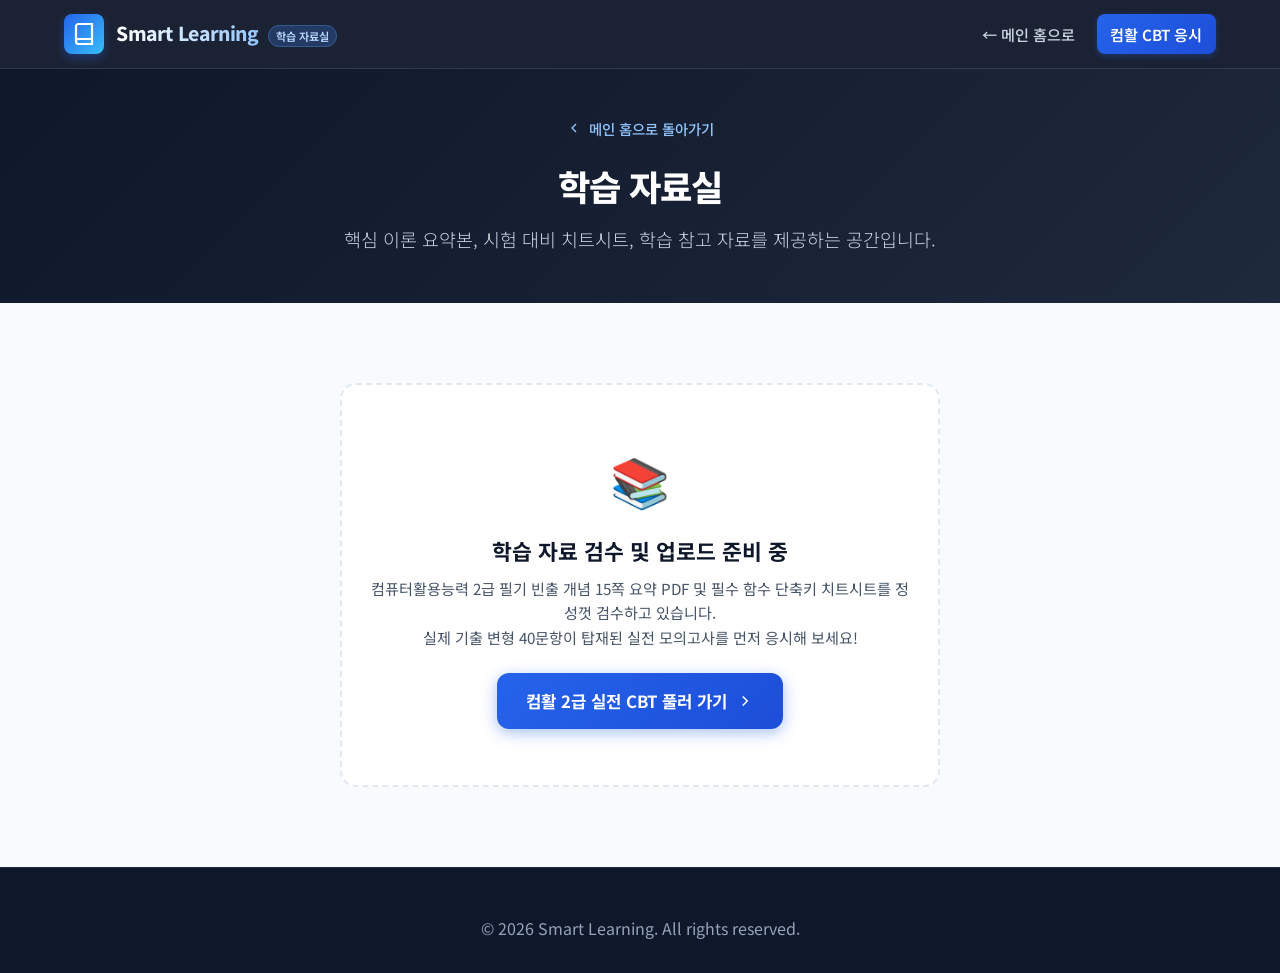
==== materials/index.html @ a17dc9d6 "Add files via upload Initial commit - Smart Learning" ====
<!DOCTYPE html>
<html lang="ko">

<head>
  <meta charset="UTF-8">
  <meta name="viewport" content="width=device-width, initial-scale=1.0">
  <title>학습 자료실 - Smart Learning</title>
  <meta name="description" content="컴활 2급 필기 핵심 요약집, 스프레드시트 공식 및 단축키 치트시트 제공">

  <link rel="preconnect" href="https://fonts.googleapis.com">
  <link rel="preconnect" href="https://fonts.gstatic.com" crossorigin>
  <link href="https://fonts.googleapis.com/css2?family=Noto+Sans+KR:wght@300;400;500;600;700;800&display=swap"
    rel="stylesheet">
  <link rel="stylesheet" href="../assets/css/main.css">
</head>

<body>
  <!-- 상단 헤더 -->
  <header class="site-header">
    <div class="header-container">
      <a href="../index.html" class="brand-logo">
        <div class="brand-icon">
          <svg width="24" height="24" viewBox="0 0 24 24" fill="none" stroke="currentColor" stroke-width="2.2">
            <path d="M4 19.5A2.5 2.5 0 0 1 6.5 17H20"></path>
            <path d="M6.5 2H20v20H6.5A2.5 2.5 0 0 1 4 19.5v-15A2.5 2.5 0 0 1 6.5 2z"></path>
          </svg>
        </div>
        <div>
          <span class="brand-title">Smart Learning</span>
          <span class="brand-badge">학습 자료실</span>
        </div>
      </a>

      <nav class="nav-desktop">
        <a href="../index.html" class="nav-link">
          <span>← 메인 홈으로</span>
        </a>
        <a href="../exams/com2-cbt/index.html" class="nav-link nav-cta">
          <span>컴활 CBT 응시</span>
        </a>
      </nav>
    </div>
  </header>

  <!-- 서브페이지 히어로 -->
  <section class="subpage-hero">
    <div class="hero-container">
      <a href="../index.html" class="subpage-back">
        <svg width="16" height="16" viewBox="0 0 24 24" fill="none" stroke="currentColor" stroke-width="2">
          <polyline points="15 18 9 12 15 6"></polyline>
        </svg>
        <span>메인 홈으로 돌아가기</span>
      </a>
      <h1 class="hero-title" style="margin: 0.5rem auto 1rem; font-size: 2.2rem;">학습 자료실</h1>
      <p class="hero-desc" style="margin: 0 auto; max-width: 650px;">
        핵심 이론 요약본, 시험 대비 치트시트, 학습 참고 자료를 제공하는 공간입니다.
      </p>
    </div>
  </section>

  <!-- 메인 영역 -->
  <main class="main-wrapper">
    <div class="placeholder-box">
      <div class="placeholder-icon">📚</div>
      <h2 class="placeholder-title">학습 자료 검수 및 업로드 준비 중</h2>
      <p class="placeholder-text">
        컴퓨터활용능력 2급 필기 빈출 개념 15쪽 요약 PDF 및 필수 함수 단축키 치트시트를 정성껏 검수하고 있습니다.<br>
        실제 기출 변형 40문항이 탑재된 실전 모의고사를 먼저 응시해 보세요!
      </p>
      <a href="../exams/com2-cbt/index.html" class="btn-primary-hero" style="display: inline-flex;">
        <span>컴활 2급 실전 CBT 풀러 가기</span>
        <svg width="18" height="18" viewBox="0 0 24 24" fill="none" stroke="currentColor" stroke-width="2">
          <polyline points="9 18 15 12 9 6"></polyline>
        </svg>
      </a>
    </div>
  </main>

  <!-- 푸터 -->
  <footer class="site-footer">
    <div class="footer-container" style="text-align: center;">
      <p>&copy; 2026 Smart Learning. All rights reserved.</p>
    </div>
  </footer>

  <script src="../assets/js/main.js"></script>
</body>

</html>
---- assets/css/main.css ----
/* ==========================================================================
   Smart Learning - 통합 교육 포털 공통 스타일시트
   반응형 및 모던 에듀테크 테마
   ========================================================================== */

:root {
  /* 테마 컬러 팔레트 */
  --primary-50: #eff6ff;
  --primary-100: #dbeafe;
  --primary-200: #bfdbfe;
  --primary-500: #3b82f6;
  --primary-600: #2563eb;
  --primary-700: #1d4ed8;
  --primary-800: #1e40af;
  --primary-900: #1e3a8a;

  --navy-900: #0f172a;
  --navy-800: #1e293b;
  --navy-700: #334155;
  --slate-600: #475569;
  --slate-500: #64748b;
  --slate-400: #94a3b8;
  --slate-200: #e2e8f0;
  --slate-100: #f1f5f9;
  --slate-50: #f8fafc;

  --success-50: #ecfdf5;
  --success-500: #10b981;
  --success-600: #059669;
  --success-700: #047857;

  --amber-50: #fffbeb;
  --amber-500: #f59e0b;
  --amber-600: #d97706;

  --indigo-50: #eef2ff;
  --indigo-600: #4f46e5;

  --text-primary: #0f172a;
  --text-secondary: #475569;
  --text-muted: #64748b;
  --text-light: #94a3b8;
  --bg-body: #f8fafc;
  --bg-card: #ffffff;

  --shadow-sm: 0 1px 2px 0 rgba(0, 0, 0, 0.05);
  --shadow-md: 0 4px 6px -1px rgba(0, 0, 0, 0.08), 0 2px 4px -2px rgba(0, 0, 0, 0.05);
  --shadow-lg: 0 10px 15px -3px rgba(0, 0, 0, 0.08), 0 4px 6px -4px rgba(0, 0, 0, 0.05);
  --shadow-xl: 0 20px 25px -5px rgba(0, 0, 0, 0.1), 0 8px 10px -6px rgba(0, 0, 0, 0.05);

  --radius-sm: 0.375rem;
  --radius-md: 0.5rem;
  --radius-lg: 0.75rem;
  --radius-xl: 1rem;
  --radius-full: 9999px;

  --transition-fast: 0.15s ease;
  --transition-normal: 0.25s ease;
}

*,
*::before,
*::after {
  box-sizing: border-box;
  margin: 0;
  padding: 0;
}

html {
  scroll-behavior: smooth;
  font-size: 16px;
}

body {
  font-family: 'Noto Sans KR', -apple-system, BlinkMacSystemFont, 'Segoe UI', Roboto, Helvetica, Arial, sans-serif;
  color: var(--text-primary);
  background-color: var(--bg-body);
  line-height: 1.6;
  -webkit-font-smoothing: antialiased;
  min-height: 100vh;
  display: flex;
  flex-direction: column;
}

a {
  color: inherit;
  text-decoration: none;
}

/* ==========================================================================
   헤더 & 네비게이션
   ========================================================================== */
.site-header {
  position: sticky;
  top: 0;
  z-index: 100;
  background: rgba(15, 23, 42, 0.95);
  backdrop-filter: blur(12px);
  border-bottom: 1px solid rgba(255, 255, 255, 0.1);
  color: #ffffff;
}

.header-container {
  max-width: 1200px;
  margin: 0 auto;
  padding: 0.85rem 1.5rem;
  display: flex;
  align-items: center;
  justify-content: space-between;
}

.brand-logo {
  display: flex;
  align-items: center;
  gap: 0.75rem;
}

.brand-icon {
  width: 40px;
  height: 40px;
  border-radius: var(--radius-md);
  background: linear-gradient(135deg, #2563eb, #38bdf8);
  display: flex;
  align-items: center;
  justify-content: center;
  color: #ffffff;
  box-shadow: 0 4px 10px rgba(37, 99, 235, 0.35);
}

.brand-title {
  font-size: 1.2rem;
  font-weight: 800;
  letter-spacing: -0.02em;
  background: linear-gradient(90deg, #ffffff, #93c5fd);
  -webkit-background-clip: text;
  -webkit-text-fill-color: transparent;
}

.brand-badge {
  font-size: 0.7rem;
  font-weight: 600;
  padding: 2px 7px;
  background: rgba(59, 130, 246, 0.25);
  color: #bfdbfe;
  border-radius: var(--radius-full);
  border: 1px solid rgba(96, 165, 250, 0.3);
  margin-left: 0.35rem;
}

.nav-desktop {
  display: flex;
  align-items: center;
  gap: 0.5rem;
}

.nav-link {
  padding: 0.5rem 0.85rem;
  font-size: 0.95rem;
  font-weight: 500;
  color: #cbd5e1;
  border-radius: var(--radius-md);
  transition: all var(--transition-fast);
  display: flex;
  align-items: center;
  gap: 0.4rem;
}

.nav-link:hover,
.nav-link.active {
  color: #ffffff;
  background: rgba(255, 255, 255, 0.1);
}

.nav-cta {
  background: linear-gradient(135deg, var(--primary-600), var(--primary-700));
  color: #ffffff !important;
  font-weight: 600;
  box-shadow: 0 2px 6px rgba(37, 99, 235, 0.3);
}

.nav-cta:hover {
  background: linear-gradient(135deg, var(--primary-500), var(--primary-600)) !important;
  transform: translateY(-1px);
}

/* 모바일 메뉴 버튼 */
.mobile-menu-btn {
  display: none;
  background: transparent;
  border: none;
  color: #ffffff;
  cursor: pointer;
  padding: 0.4rem;
  border-radius: var(--radius-sm);
}

.mobile-menu-btn:focus-visible {
  outline: 2px solid var(--primary-500);
}

.mobile-nav-drawer {
  display: none;
  background: var(--navy-800);
  border-bottom: 1px solid rgba(255, 255, 255, 0.1);
  padding: 1rem 1.5rem;
}

.mobile-nav-drawer.open {
  display: block;
}

.mobile-nav-list {
  list-style: none;
  display: flex;
  flex-direction: column;
  gap: 0.5rem;
}

.mobile-nav-link {
  display: flex;
  align-items: center;
  gap: 0.6rem;
  padding: 0.75rem 1rem;
  color: #e2e8f0;
  font-size: 1rem;
  font-weight: 500;
  border-radius: var(--radius-md);
  transition: background var(--transition-fast);
}

.mobile-nav-link:hover {
  background: rgba(255, 255, 255, 0.08);
}

/* ==========================================================================
   히어로 섹션
   ========================================================================== */
.hero-section {
  background: linear-gradient(135deg, #0f172a 0%, #1e293b 60%, #1e3a8a 100%);
  color: #ffffff;
  padding: 4.5rem 1.5rem 4rem;
  position: relative;
  overflow: hidden;
}

.hero-section::after {
  content: '';
  position: absolute;
  top: -50%;
  right: -20%;
  width: 600px;
  height: 600px;
  background: radial-gradient(circle, rgba(59, 130, 246, 0.15) 0%, transparent 70%);
  border-radius: 50%;
  pointer-events: none;
}

.hero-container {
  max-width: 1200px;
  margin: 0 auto;
  position: relative;
  z-index: 2;
}

.hero-pill {
  display: inline-flex;
  align-items: center;
  gap: 0.5rem;
  padding: 0.35rem 0.9rem;
  background: rgba(255, 255, 255, 0.12);
  border: 1px solid rgba(255, 255, 255, 0.2);
  border-radius: var(--radius-full);
  font-size: 0.85rem;
  font-weight: 500;
  color: #bfdbfe;
  margin-bottom: 1.25rem;
}

.hero-title {
  font-size: 2.5rem;
  font-weight: 800;
  line-height: 1.25;
  letter-spacing: -0.03em;
  margin-bottom: 1.25rem;
  max-width: 800px;
}

.hero-title .highlight {
  background: linear-gradient(120deg, #60a5fa, #38bdf8);
  -webkit-background-clip: text;
  -webkit-text-fill-color: transparent;
}

.hero-desc {
  font-size: 1.15rem;
  color: #cbd5e1;
  max-width: 720px;
  line-height: 1.7;
  margin-bottom: 2rem;
  font-weight: 300;
}

.hero-actions {
  display: flex;
  flex-wrap: wrap;
  gap: 1rem;
  margin-bottom: 2.5rem;
}

.btn-primary-hero {
  display: inline-flex;
  align-items: center;
  gap: 0.6rem;
  padding: 0.9rem 1.8rem;
  background: linear-gradient(135deg, #2563eb, #1d4ed8);
  color: #ffffff;
  font-size: 1.05rem;
  font-weight: 700;
  border-radius: var(--radius-lg);
  box-shadow: 0 4px 15px rgba(37, 99, 235, 0.4);
  transition: all var(--transition-fast);
}

.btn-primary-hero:hover {
  background: linear-gradient(135deg, #3b82f6, #2563eb);
  transform: translateY(-2px);
  box-shadow: 0 6px 20px rgba(37, 99, 235, 0.5);
}

.btn-secondary-hero {
  display: inline-flex;
  align-items: center;
  gap: 0.5rem;
  padding: 0.9rem 1.6rem;
  background: rgba(255, 255, 255, 0.1);
  color: #ffffff;
  font-size: 1.05rem;
  font-weight: 600;
  border-radius: var(--radius-lg);
  border: 1px solid rgba(255, 255, 255, 0.2);
  transition: all var(--transition-fast);
}

.btn-secondary-hero:hover {
  background: rgba(255, 255, 255, 0.2);
}

/* 주요 특징 뱃지 바 */
.hero-features {
  display: grid;
  grid-template-columns: repeat(auto-fit, minmax(240px, 1fr));
  gap: 1rem;
  padding-top: 1.75rem;
  border-top: 1px solid rgba(255, 255, 255, 0.15);
}

.feature-item {
  display: flex;
  align-items: center;
  gap: 0.75rem;
  color: #e2e8f0;
}

.feature-icon-wrapper {
  width: 36px;
  height: 36px;
  border-radius: var(--radius-md);
  background: rgba(255, 255, 255, 0.1);
  display: flex;
  align-items: center;
  justify-content: center;
  color: #60a5fa;
  flex-shrink: 0;
}

.feature-text strong {
  display: block;
  font-size: 0.95rem;
  color: #ffffff;
}

.feature-text span {
  font-size: 0.82rem;
  color: #94a3b8;
}

/* ==========================================================================
   필터 & 메인 콘텐츠 레이아웃
   ========================================================================== */
.main-wrapper {
  max-width: 1200px;
  margin: 0 auto;
  padding: 3rem 1.5rem;
  width: 100%;
  flex: 1;
}

/* 필터 탭 네비게이션 */
.filter-container {
  display: flex;
  align-items: center;
  justify-content: space-between;
  gap: 1rem;
  margin-bottom: 2.5rem;
  flex-wrap: wrap;
  padding-bottom: 1.25rem;
  border-bottom: 1px solid var(--slate-200);
}

.filter-tabs {
  display: flex;
  gap: 0.5rem;
  flex-wrap: wrap;
}

.filter-btn {
  display: inline-flex;
  align-items: center;
  gap: 0.4rem;
  padding: 0.6rem 1.1rem;
  font-size: 0.92rem;
  font-weight: 600;
  border-radius: var(--radius-full);
  border: 1px solid var(--slate-200);
  background: #ffffff;
  color: var(--text-secondary);
  cursor: pointer;
  transition: all var(--transition-fast);
}

.filter-btn:hover {
  border-color: var(--primary-500);
  color: var(--primary-600);
}

.filter-btn.active {
  background: var(--navy-900);
  color: #ffffff;
  border-color: var(--navy-900);
  box-shadow: var(--shadow-sm);
}

.filter-info {
  font-size: 0.9rem;
  color: var(--text-muted);
}

/* ==========================================================================
   카테고리 섹션 및 카드 그리드
   ========================================================================== */
.category-section {
  margin-bottom: 3.5rem;
}

.section-header {
  display: flex;
  align-items: flex-end;
  justify-content: space-between;
  margin-bottom: 1.5rem;
}

.section-title-wrap {
  display: flex;
  align-items: center;
  gap: 0.6rem;
}

.section-badge {
  font-size: 0.78rem;
  font-weight: 700;
  padding: 3px 10px;
  border-radius: var(--radius-full);
  letter-spacing: 0.04em;
  text-transform: uppercase;
}

.badge-exams {
  background: #eff6ff;
  color: #1d4ed8;
  border: 1px solid #bfdbfe;
}

.badge-quizzes {
  background: #fdf2f8;
  color: #be185d;
  border: 1px solid #fbcfe8;
}

.badge-practice {
  background: #ecfdf5;
  color: #047857;
  border: 1px solid #a7f3d0;
}

.badge-materials {
  background: #fffbeb;
  color: #b45309;
  border: 1px solid #fde68a;
}

.section-title {
  font-size: 1.5rem;
  font-weight: 800;
  color: var(--text-primary);
  letter-spacing: -0.02em;
}

.section-desc {
  font-size: 0.95rem;
  color: var(--text-muted);
  margin-top: 0.25rem;
}

.cards-grid {
  display: grid;
  grid-template-columns: repeat(auto-fill, minmax(340px, 1fr));
  gap: 1.5rem;
}

/* 개별 학습 카드 */
.learning-card {
  background: var(--bg-card);
  border-radius: var(--radius-xl);
  border: 1px solid var(--slate-200);
  padding: 1.5rem;
  display: flex;
  flex-direction: column;
  justify-content: space-between;
  box-shadow: var(--shadow-sm);
  transition: all var(--transition-normal);
  position: relative;
  overflow: hidden;
}

.learning-card:hover {
  transform: translateY(-4px);
  box-shadow: var(--shadow-lg);
  border-color: #cbd5e1;
}

/* 상태별 스타일 */
.learning-card.active-card {
  border-color: var(--primary-200);
  background: linear-gradient(180deg, #ffffff 0%, #f8faff 100%);
}

.learning-card.active-card:hover {
  border-color: var(--primary-500);
  box-shadow: 0 12px 24px -6px rgba(37, 99, 235, 0.15);
}

.learning-card.pending-card {
  opacity: 0.88;
  background: #fafafa;
}

.learning-card.pending-card:hover {
  opacity: 1;
}

/* 카드 상단 */
.card-header-row {
  display: flex;
  align-items: flex-start;
  justify-content: space-between;
  gap: 0.75rem;
  margin-bottom: 1rem;
}

.card-icon {
  width: 48px;
  height: 48px;
  border-radius: var(--radius-lg);
  display: flex;
  align-items: center;
  justify-content: center;
  font-size: 1.5rem;
  flex-shrink: 0;
}

.icon-blue {
  background: #eff6ff;
  color: #2563eb;
}

.icon-emerald {
  background: #ecfdf5;
  color: #059669;
}

.icon-pink {
  background: #fdf2f8;
  color: #db2777;
}

.icon-amber {
  background: #fffbeb;
  color: #d97706;
}

.icon-slate {
  background: #f1f5f9;
  color: #475569;
}

.card-status-pill {
  font-size: 0.75rem;
  font-weight: 700;
  padding: 3px 10px;
  border-radius: var(--radius-full);
  display: inline-flex;
  align-items: center;
  gap: 0.35rem;
}

.status-active {
  background: var(--success-50);
  color: var(--success-700);
  border: 1px solid #a7f3d0;
}

.status-active::before {
  content: '';
  width: 6px;
  height: 6px;
  background: var(--success-500);
  border-radius: 50%;
  animation: pulse-dot 1.8s infinite;
}

@keyframes pulse-dot {
  0%, 100% { transform: scale(1); opacity: 1; }
  50% { transform: scale(1.4); opacity: 0.5; }
}

.status-pending {
  background: #f1f5f9;
  color: #64748b;
  border: 1px solid #e2e8f0;
}

/* 카드 본문 */
.card-body {
  margin-bottom: 1.25rem;
}

.card-subject {
  font-size: 0.8rem;
  font-weight: 600;
  color: var(--primary-600);
  text-transform: uppercase;
  margin-bottom: 0.35rem;
  letter-spacing: 0.02em;
}

.card-title {
  font-size: 1.2rem;
  font-weight: 700;
  color: var(--text-primary);
  margin-bottom: 0.5rem;
  line-height: 1.4;
  letter-spacing: -0.01em;
}

.card-description {
  font-size: 0.9rem;
  color: var(--text-secondary);
  line-height: 1.6;
  margin-bottom: 1rem;
}

.card-meta-list {
  display: flex;
  flex-wrap: wrap;
  gap: 0.5rem;
  margin-top: 0.5rem;
}

.meta-chip {
  font-size: 0.78rem;
  color: var(--slate-600);
  background: var(--slate-100);
  padding: 2px 8px;
  border-radius: var(--radius-sm);
  display: inline-flex;
  align-items: center;
  gap: 0.25rem;
}

/* 카드 하단 액션 */
.card-footer {
  padding-top: 1rem;
  border-top: 1px solid var(--slate-100);
  display: flex;
  align-items: center;
  justify-content: space-between;
}

.btn-card-start {
  display: inline-flex;
  align-items: center;
  justify-content: center;
  gap: 0.4rem;
  width: 100%;
  padding: 0.75rem 1.25rem;
  background: var(--primary-600);
  color: #ffffff;
  font-size: 0.95rem;
  font-weight: 600;
  border-radius: var(--radius-lg);
  border: none;
  cursor: pointer;
  transition: all var(--transition-fast);
}

.btn-card-start:hover {
  background: var(--primary-700);
  transform: translateY(-1px);
}

.btn-card-pending {
  display: inline-flex;
  align-items: center;
  justify-content: center;
  gap: 0.4rem;
  width: 100%;
  padding: 0.75rem 1.25rem;
  background: #f1f5f9;
  color: #64748b;
  font-size: 0.92rem;
  font-weight: 600;
  border-radius: var(--radius-lg);
  border: 1px solid #e2e8f0;
  cursor: pointer;
  transition: all var(--transition-fast);
}

.btn-card-pending:hover {
  background: #e2e8f0;
  color: #334155;
}

/* ==========================================================================
   알림 모달 (준비 중 모달)
   ========================================================================== */
.modal-overlay {
  position: fixed;
  inset: 0;
  background: rgba(15, 23, 42, 0.6);
  backdrop-filter: blur(4px);
  display: flex;
  align-items: center;
  justify-content: center;
  z-index: 1000;
  padding: 1.5rem;
  opacity: 0;
  visibility: hidden;
  transition: all var(--transition-normal);
}

.modal-overlay.open {
  opacity: 1;
  visibility: visible;
}

.modal-dialog {
  background: #ffffff;
  border-radius: var(--radius-xl);
  max-width: 460px;
  width: 100%;
  padding: 2rem;
  box-shadow: var(--shadow-xl);
  text-align: center;
  transform: scale(0.95);
  transition: transform var(--transition-normal);
}

.modal-overlay.open .modal-dialog {
  transform: scale(1);
}

.modal-icon-badge {
  width: 64px;
  height: 64px;
  margin: 0 auto 1.25rem;
  border-radius: 50%;
  background: #fffbeb;
  display: flex;
  align-items: center;
  justify-content: center;
  font-size: 2rem;
  color: #d97706;
}

.modal-title {
  font-size: 1.35rem;
  font-weight: 800;
  color: var(--text-primary);
  margin-bottom: 0.75rem;
}

.modal-desc {
  font-size: 0.95rem;
  color: var(--text-secondary);
  line-height: 1.6;
  margin-bottom: 1.75rem;
}

.modal-close-btn {
  width: 100%;
  padding: 0.8rem;
  background: var(--navy-900);
  color: #ffffff;
  border-radius: var(--radius-lg);
  font-size: 1rem;
  font-weight: 600;
  border: none;
  cursor: pointer;
  transition: background var(--transition-fast);
}

.modal-close-btn:hover {
  background: var(--navy-800);
}

/* ==========================================================================
   푸터
   ========================================================================== */
.site-footer {
  background: var(--navy-900);
  color: #94a3b8;
  padding: 3rem 1.5rem 2rem;
  margin-top: auto;
  border-top: 1px solid rgba(255, 255, 255, 0.08);
}

.footer-container {
  max-width: 1200px;
  margin: 0 auto;
}

.footer-top {
  display: flex;
  justify-content: space-between;
  align-items: flex-start;
  flex-wrap: wrap;
  gap: 2rem;
  padding-bottom: 2rem;
  border-bottom: 1px solid rgba(255, 255, 255, 0.1);
}

.footer-brand {
  max-width: 380px;
}

.footer-brand-title {
  font-size: 1.15rem;
  font-weight: 700;
  color: #ffffff;
  margin-bottom: 0.5rem;
  display: flex;
  align-items: center;
  gap: 0.5rem;
}

.footer-brand-desc {
  font-size: 0.88rem;
  line-height: 1.6;
}

.footer-links-group {
  display: flex;
  gap: 3rem;
  flex-wrap: wrap;
}

.footer-col-title {
  font-size: 0.85rem;
  font-weight: 700;
  color: #ffffff;
  text-transform: uppercase;
  letter-spacing: 0.05em;
  margin-bottom: 0.85rem;
}

.footer-links {
  list-style: none;
  display: flex;
  flex-direction: column;
  gap: 0.5rem;
}

.footer-link {
  font-size: 0.88rem;
  color: #94a3b8;
  transition: color var(--transition-fast);
}

.footer-link:hover {
  color: #ffffff;
}

.footer-bottom {
  padding-top: 1.5rem;
  display: flex;
  justify-content: space-between;
  align-items: center;
  flex-wrap: wrap;
  gap: 1rem;
  font-size: 0.82rem;
}

/* ==========================================================================
   서브 페이지 전용 공통 레이아웃 (quizzes, practice, materials 안내 페이지)
   ========================================================================== */
.subpage-hero {
  background: linear-gradient(135deg, var(--navy-900), var(--navy-800));
  color: #ffffff;
  padding: 3rem 1.5rem;
  text-align: center;
}

.subpage-back {
  display: inline-flex;
  align-items: center;
  gap: 0.4rem;
  font-size: 0.9rem;
  color: #93c5fd;
  margin-bottom: 1rem;
  font-weight: 500;
}

.subpage-back:hover {
  color: #ffffff;
  text-decoration: underline;
}

.placeholder-box {
  background: #ffffff;
  border: 2px dashed var(--slate-200);
  border-radius: var(--radius-xl);
  padding: 3.5rem 1.5rem;
  text-align: center;
  max-width: 600px;
  margin: 2rem auto;
}

.placeholder-icon {
  font-size: 3rem;
  margin-bottom: 1rem;
}

.placeholder-title {
  font-size: 1.35rem;
  font-weight: 700;
  color: var(--text-primary);
  margin-bottom: 0.5rem;
}

.placeholder-text {
  font-size: 0.95rem;
  color: var(--text-secondary);
  line-height: 1.6;
  margin-bottom: 1.5rem;
}

/* ==========================================================================
   반응형 미디어 쿼리
   ========================================================================== */
@media (max-width: 900px) {
  .hero-title {
    font-size: 2rem;
  }

  .cards-grid {
    grid-template-columns: repeat(auto-fill, minmax(280px, 1fr));
  }
}

@media (max-width: 768px) {
  .nav-desktop {
    display: none;
  }

  .mobile-menu-btn {
    display: block;
  }

  .hero-section {
    padding: 3rem 1.25rem 2.5rem;
  }

  .hero-title {
    font-size: 1.75rem;
  }

  .hero-desc {
    font-size: 1rem;
  }

  .filter-container {
    flex-direction: column;
    align-items: flex-start;
  }

  .cards-grid {
    grid-template-columns: 1fr;
  }

  .footer-top {
    flex-direction: column;
    gap: 1.5rem;
  }

  .footer-links-group {
    gap: 1.5rem;
  }
}
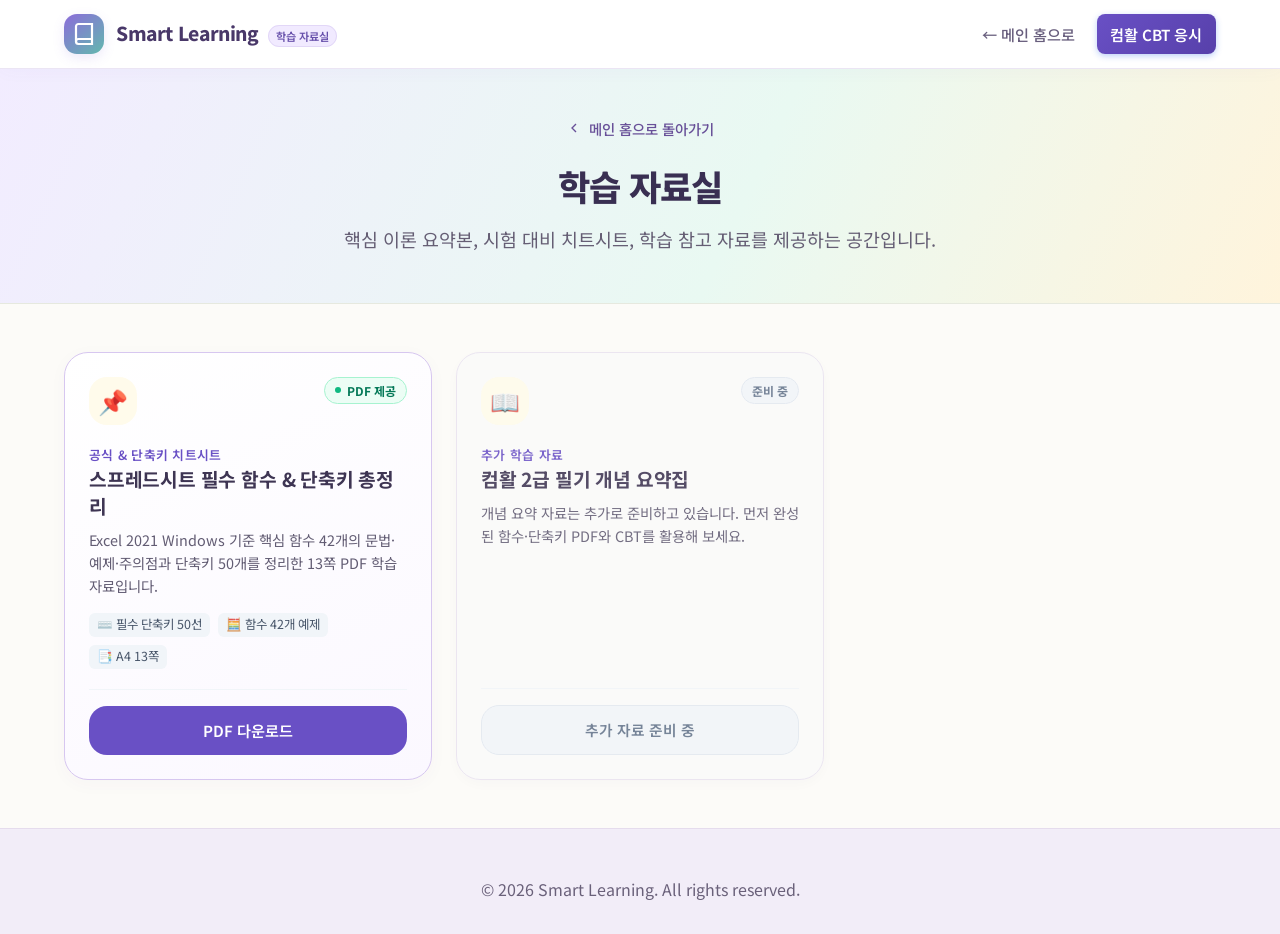
==== commit 0810dc35: "Add files via upload" ====
--- a/materials/index.html
+++ b/materials/index.html
@@ -60,19 +60,44 @@
 
   <!-- 메인 영역 -->
   <main class="main-wrapper">
-    <div class="placeholder-box">
-      <div class="placeholder-icon">📚</div>
-      <h2 class="placeholder-title">학습 자료 검수 및 업로드 준비 중</h2>
-      <p class="placeholder-text">
-        컴퓨터활용능력 2급 필기 빈출 개념 15쪽 요약 PDF 및 필수 함수 단축키 치트시트를 정성껏 검수하고 있습니다.<br>
-        실제 기출 변형 40문항이 탑재된 실전 모의고사를 먼저 응시해 보세요!
-      </p>
-      <a href="../exams/com2-cbt/index.html" class="btn-primary-hero" style="display: inline-flex;">
-        <span>컴활 2급 실전 CBT 풀러 가기</span>
-        <svg width="18" height="18" viewBox="0 0 24 24" fill="none" stroke="currentColor" stroke-width="2">
-          <polyline points="9 18 15 12 9 6"></polyline>
-        </svg>
-      </a>
+    <div class="cards-grid">
+      <article class="learning-card active-card">
+          <div>
+            <div class="card-header-row">
+              <div class="card-icon icon-amber">
+                📌
+              </div>
+              <span class="card-status-pill status-active">PDF 제공</span>
+            </div>
+            <div class="card-body">
+              <span class="card-subject">공식 & 단축키 치트시트</span>
+              <h3 class="card-title">스프레드시트 필수 함수 & 단축키 총정리</h3>
+              <p class="card-description">
+                Excel 2021 Windows 기준 핵심 함수 42개의 문법·예제·주의점과 단축키 50개를 정리한 13쪽 PDF 학습자료입니다.
+              </p>
+              <div class="card-meta-list">
+                <span class="meta-chip">⌨️ 필수 단축키 50선</span>
+                <span class="meta-chip">🧮 함수 42개 예제</span>
+                <span class="meta-chip">📑 A4 13쪽</span>
+              </div>
+            </div>
+          </div>
+          <div class="card-footer">
+            <a class="btn-card-start" href="./files/excel_functions_shortcuts_2021.pdf"
+              download="스프레드시트_함수_단축키_2021.pdf">
+              <span>PDF 다운로드</span>
+            </a>
+          </div>
+        </article>
+      <article class="learning-card pending-card">
+        <div>
+          <div class="card-header-row"><div class="card-icon icon-amber">📖</div><span class="card-status-pill status-pending">준비 중</span></div>
+          <div class="card-body"><span class="card-subject">추가 학습 자료</span><h3 class="card-title">컴활 2급 필기 개념 요약집</h3>
+            <p class="card-description">개념 요약 자료는 추가로 준비하고 있습니다. 먼저 완성된 함수·단축키 PDF와 CBT를 활용해 보세요.</p>
+          </div>
+        </div>
+        <div class="card-footer"><span class="btn-card-pending" aria-disabled="true">추가 자료 준비 중</span></div>
+      </article>
     </div>
   </main>
 
--- a/assets/css/main.css
+++ b/assets/css/main.css
@@ -1017,3 +1017,59 @@
   }
 }
 
+
+/* 밝은 학습실 테마: 라벤더 · 민트 · 크림 */
+:root {
+  --primary-50: #f5f1ff; --primary-100: #e9e1ff; --primary-200: #d6c8fa;
+  --primary-500: #8067db; --primary-600: #6950c5; --primary-700: #5740aa;
+  --primary-800: #493589; --primary-900: #392967;
+  --text-primary: #332d48; --text-secondary: #625c73; --text-muted: #706981;
+  --bg-body: #fcfbf8; --bg-card: #fff;
+  --radius-lg: 18px; --radius-xl: 24px;
+  --shadow-md: 0 6px 22px rgba(83, 65, 119, .07);
+  --shadow-lg: 0 12px 32px rgba(83, 65, 119, .10);
+}
+body { background: #fcfbf8; }
+.site-header { background: rgba(255,255,255,.96); color: #41365b; border-bottom: 1px solid #ebe5f4; box-shadow: 0 3px 16px #6950c508; }
+.brand-icon { background: linear-gradient(140deg,#8c6cda,#62b9ae); box-shadow: 0 4px 12px #8067db25; border-radius: 13px; }
+.brand-title { background: none; -webkit-text-fill-color: #493869; color: #493869; }
+.brand-badge { color: #6750ab; background: #f1eaff; border-color: #e2d7f7; }
+.nav-link { color: #685e7d; }
+.nav-link:hover, .nav-link.active { background: #f3edff; color: #5e43af; }
+.nav-link.nav-cta { color: #fff; }
+.mobile-menu-btn { color: #5d4d79; }
+.mobile-nav-drawer { background: #fff; border-color: #ece5f5; }
+.mobile-nav-link { color: #55476b; }
+.mobile-nav-link:hover { background: #f4efff; }
+.hero-section, .subpage-hero { background: linear-gradient(115deg,#f2ecff 0%,#e9f9f2 58%,#fff4dc 100%); color: #352c4d; border-bottom: 1px solid #e6e9df; }
+.hero-section::after { background: radial-gradient(circle,#c7b6f34d 0%,transparent 68%); }
+.hero-pill { background: #ffffffc7; color: #65509b; border-color: #ddd5ed; }
+.hero-title { color: #392f52; }
+.hero-title .highlight { background: linear-gradient(110deg,#7454bc,#187e73); -webkit-background-clip: text; -webkit-text-fill-color: transparent; }
+.hero-desc { color: #655e74; font-weight: 400; }
+.btn-primary-hero { background: linear-gradient(135deg,#8063d3,#6750bd); box-shadow: 0 6px 18px #7552c72b; }
+.btn-primary-hero:hover { background: #6044b4; }
+.btn-secondary-hero { background: #ffffffdc; color: #5b468c; border-color: #dcd0f0; }
+.btn-secondary-hero:hover { background: #fff; border-color: #a48bcf; }
+.hero-features { border-top-color: #dce4dd; }
+.feature-item { color: #625875; }
+.feature-icon-wrapper { background: #ffffffbe; color: #7160b0; }
+.feature-text strong { color: #433858; }
+.feature-text span { color: #706781; }
+.filter-btn.active { background: #7356c4; border-color: #7356c4; }
+.learning-card { border-color: #e9e3f0; box-shadow: 0 4px 18px #59427908; }
+.learning-card.active-card { border-color: #d7c7f0; background: linear-gradient(155deg,#fff,#fbf8ff); }
+.learning-card.active-card:hover { border-color: #a88bd7; box-shadow: 0 12px 28px #7454bc1a; }
+.section-title, .card-title { color: #3e3553; }
+.subpage-back { color: #685098; }
+.subpage-back:hover { color: #4b327e; }
+.site-footer { background: #f2edf8; color: #6a617a; border-top: 1px solid #e5dced; }
+.footer-top { border-bottom-color: #ded5e8; }
+.footer-brand-title, .footer-col-title { color: #514365; }
+.footer-link { color: #6c607d; }
+.footer-link:hover { color: #6043a3; }
+button:focus-visible, a:focus-visible { outline: 3px solid #9d81d7; outline-offset: 3px; }
+@media (prefers-reduced-motion: reduce) {
+  html { scroll-behavior: auto; }
+  *, *::before, *::after { transition-duration: .01ms !important; animation-duration: .01ms !important; animation-iteration-count: 1 !important; }
+}
